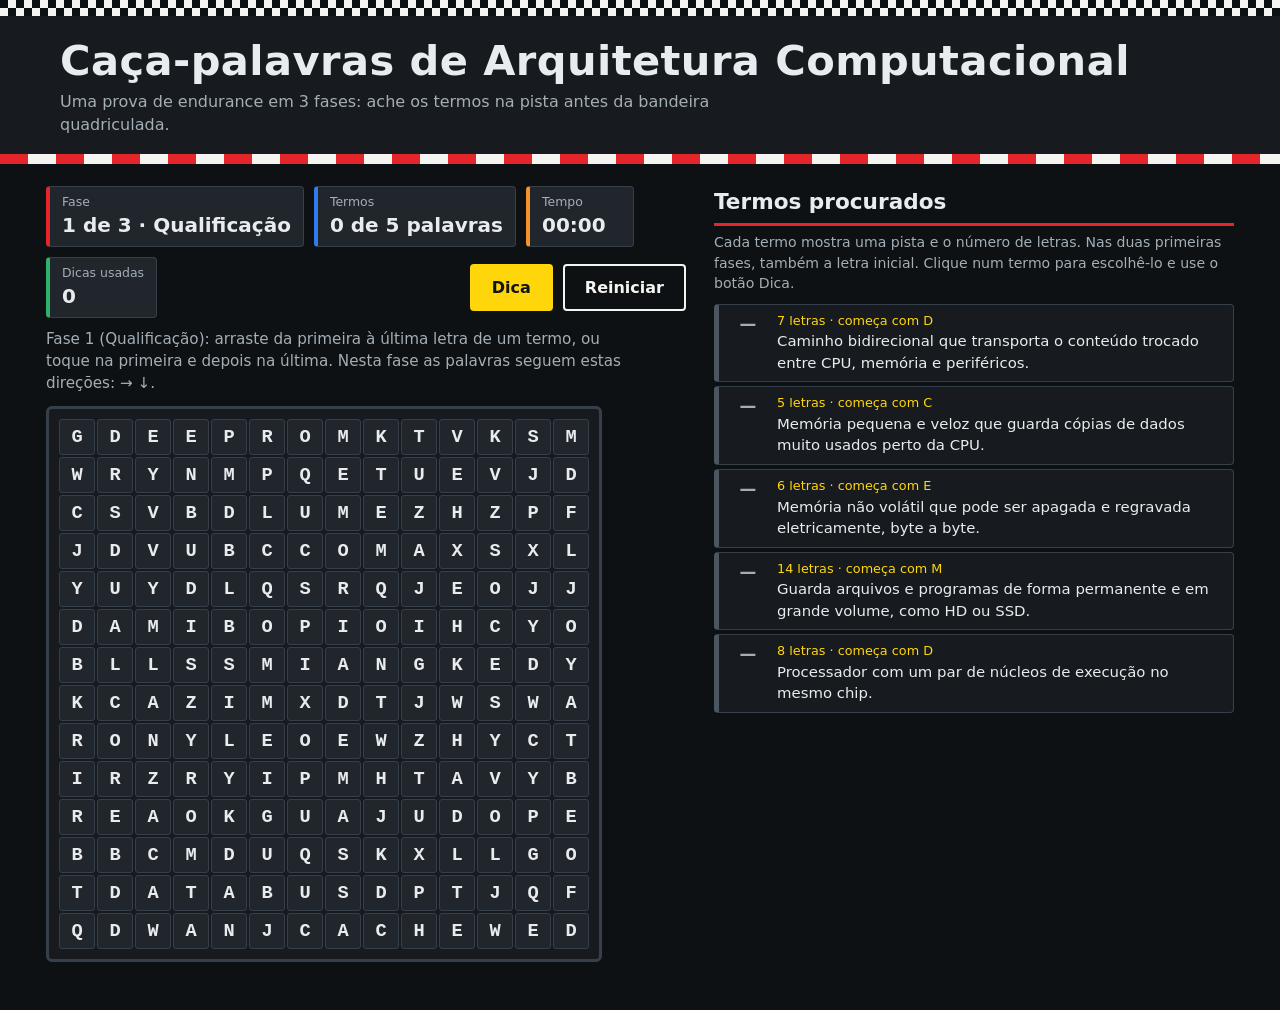
==== files/index.html @ 6d3b060c "jogo completo" ====
<!DOCTYPE html>
<html lang="pt-BR">
<head>
  <meta charset="UTF-8">
  <meta name="viewport" content="width=device-width, initial-scale=1">
  <title>Caça-palavras de Arquitetura Computacional</title>
  <link rel="stylesheet" href="style.css">
</head>
<body>
  <header class="topo">
    <div class="bandeira" aria-hidden="true"></div>
    <div class="topo-conteudo">
      <h1>Caça-palavras de Arquitetura Computacional</h1>
      <p>Uma prova de endurance em 3 fases: ache os termos na pista antes da bandeira quadriculada.</p>
    </div>
    <div class="zebra" aria-hidden="true"></div>
  </header>

  <main class="jogo">
    <section class="painel-grade" aria-label="Tabuleiro">
      <div class="hud">
        <div class="medidor medidor-nivel">
          <span class="medidor-nome">Fase</span>
          <strong id="nivel">1 de 3</strong>
        </div>
        <div class="medidor">
          <span class="medidor-nome">Termos</span>
          <strong id="contador" aria-live="polite">0 de 5 palavras</strong>
        </div>
        <div class="medidor">
          <span class="medidor-nome">Tempo</span>
          <strong id="tempo">00:00</strong>
        </div>
        <div class="medidor">
          <span class="medidor-nome">Dicas usadas</span>
          <strong id="dicas">0</strong>
        </div>
        <div class="botoes">
          <button type="button" id="btn-dica" class="btn btn-dica">Dica</button>
          <button type="button" id="btn-reiniciar" class="btn">Reiniciar</button>
        </div>
      </div>

      <p id="mensagem" class="mensagem" aria-live="polite"></p>

      <div id="final" class="final" hidden>
        <span id="final-texto"></span>
        <button type="button" id="btn-final" class="btn btn-dica"></button>
      </div>

      <div class="grade-rolagem">
        <div id="grade" class="grade" role="group" aria-label="Letras do caça-palavras"></div>
      </div>
    </section>

    <aside class="torre" aria-label="Termos procurados">
      <h2>Termos procurados</h2>
      <p class="torre-ajuda">Cada termo mostra uma pista e o número de letras. Nas duas primeiras fases, também a letra inicial. Clique num termo para escolhê-lo e use o botão Dica.</p>
      <ol id="lista" class="lista"></ol>
    </aside>
  </main>

  <script src="script.js"></script>
</body>
</html>
---- files/style.css ----
:root {
  --asfalto: #0e1113;
  --pista: #171b1f;
  --pista-2: #20262c;
  --borda: #36404a;
  --linha: #f4f4f1;
  --texto: #e8ecee;
  --suave: #a3aeb6;
  --vermelho: #e4262c;
  --azul: #2f7bf0;
  --laranja: #f5922b;
  --verde: #2fb16b;
  --amarelo: #ffd60a;
  --fonte-titulo: "Bahnschrift", "Arial Narrow", "Roboto Condensed", "Segoe UI", system-ui, sans-serif;
}

* { box-sizing: border-box; }

body {
  margin: 0;
  background: var(--asfalto);
  color: var(--texto);
  font-family: "Segoe UI", system-ui, -apple-system, Roboto, Arial, sans-serif;
  line-height: 1.45;
}

/* ---------- topo: bandeira quadriculada + zebra ---------- */
.topo { background: var(--pista); }
.bandeira {
  height: 16px;
  background: repeating-conic-gradient(#f4f4f1 0 25%, #0e1113 0 50%) 0 0 / 16px 16px;
}
.topo-conteudo { padding: 22px 20px 18px; max-width: 1200px; margin: 0 auto; }
.topo h1 {
  margin: 0 0 6px;
  font-family: var(--fonte-titulo);
  font-weight: 700;
  font-size: clamp(1.6rem, 4.4vw, 2.6rem);
  letter-spacing: .01em;
  line-height: 1.1;
}
.topo p { margin: 0; color: var(--suave); max-width: 64ch; }
.zebra {
  height: 10px;
  background: repeating-linear-gradient(90deg, var(--vermelho) 0 28px, var(--linha) 28px 56px);
}

/* ---------- layout ---------- */
.jogo {
  display: flex;
  flex-wrap: wrap;
  gap: 28px;
  align-items: flex-start;
  justify-content: center;
  max-width: 1240px;
  margin: 0 auto;
  padding: 22px 16px 48px;
}
.painel-grade { flex: 0 1 640px; min-width: 0; max-width: 100%; }

/* ---------- painel de instrumentos ---------- */
.hud {
  display: flex;
  flex-wrap: wrap;
  align-items: stretch;
  gap: 10px;
  margin-bottom: 10px;
}
.medidor {
  background: var(--pista-2);
  border: 1px solid var(--borda);
  border-left: 4px solid var(--vermelho);
  border-radius: 4px;
  padding: 6px 12px;
  min-width: 108px;
}
.medidor:nth-child(2) { border-left-color: var(--azul); }
.medidor:nth-child(3) { border-left-color: var(--laranja); }
.medidor:nth-child(4) { border-left-color: var(--verde); }
.medidor-nome { display: block; font-size: .78rem; color: var(--suave); }
.medidor strong {
  font-family: var(--fonte-titulo);
  font-size: 1.25rem;
  font-variant-numeric: tabular-nums;
}
.botoes { display: flex; gap: 10px; margin-left: auto; align-items: center; }
.btn {
  font: inherit;
  font-weight: 700;
  padding: 10px 20px;
  border-radius: 4px;
  border: 2px solid var(--linha);
  background: transparent;
  color: var(--linha);
  cursor: pointer;
}
.btn:hover { background: #ffffff1a; }
.btn-dica { background: var(--amarelo); border-color: var(--amarelo); color: #141414; }
.btn-dica:hover { background: #ffe14d; }
.btn:focus-visible, .linha:focus-visible, .cel:focus-visible { outline: 3px solid var(--amarelo); outline-offset: 2px; }

.mensagem { margin: 0 0 12px; max-width: 62ch; color: var(--suave); font-size: .95rem; min-height: 2.9em; }
.mensagem.destaque { color: var(--texto); }
.mensagem.erro { color: #ff8a80; }
.mensagem.sucesso { color: #7be0a6; font-weight: 600; }

.final {
  display: flex;
  flex-wrap: wrap;
  align-items: center;
  gap: 10px 16px;
  position: relative;
  margin: 0 0 14px;
  padding: 14px 16px 14px 72px;
  background: var(--pista-2);
  border: 2px solid var(--linha);
  border-radius: 4px;
  font-family: var(--fonte-titulo);
  font-size: 1.15rem;
}
.final::before {
  content: "";
  position: absolute;
  inset: 0 auto 0 0;
  width: 56px;
  background: repeating-conic-gradient(#f4f4f1 0 25%, #0e1113 0 50%) 0 0 / 14px 14px;
}
.final[hidden] { display: none; }

/* ---------- grade ---------- */
.grade-rolagem { max-width: 100%; overflow-x: auto; }
.grade {
  display: grid;
  --cel: min(var(--cel-max, 34px), calc((100vw - 56px) / var(--n, 16)));
  grid-template-columns: repeat(var(--n, 16), var(--cel));
  gap: 2px;
  width: max-content;
  padding: 10px;
  background: var(--pista);
  border: 3px solid var(--borda);
  border-radius: 6px;
  touch-action: none;
  user-select: none;
  -webkit-user-select: none;
}
.cel {
  width: var(--cel);
  height: var(--cel);
  padding: 0;
  margin: 0;
  border: 1px solid var(--borda);
  border-radius: 3px;
  background: var(--pista-2);
  color: var(--texto);
  font-family: Consolas, "Courier New", monospace;
  font-weight: 700;
  font-size: calc(var(--cel) * .52);
  cursor: pointer;
}
.cel:hover { border-color: var(--amarelo); }
.cel.previa { background: var(--amarelo); border-color: var(--amarelo); color: #141414; }
.cel.ancora { background: var(--amarelo); border-color: var(--linha); color: #141414; box-shadow: 0 0 0 2px var(--linha); }
.cel.dica { outline: 3px solid var(--amarelo); outline-offset: -3px; background: #4a4208; }
.cel.achada { color: #fff; border-color: transparent; }
.cel.cor-0 { background: var(--vermelho); }
.cel.cor-1 { background: var(--azul); }
.cel.cor-2 { background: var(--laranja); color: #141414; }
.cel.cor-3 { background: var(--verde); color: #08210f; }
.cel.errada { animation: tremer .35s; background: #7a1b1f; border-color: var(--vermelho); }
@keyframes tremer {
  25% { transform: translateX(-2px); }
  75% { transform: translateX(2px); }
}

/* ---------- torre de cronometragem (lista de termos) ---------- */
.torre { flex: 1 1 340px; min-width: 280px; max-width: 520px; }
.torre h2 {
  margin: 0 0 6px;
  font-family: var(--fonte-titulo);
  font-size: 1.35rem;
  padding-bottom: 6px;
  border-bottom: 3px solid var(--vermelho);
}
.torre-ajuda { margin: 0 0 10px; font-size: .88rem; color: var(--suave); }
.lista { list-style: none; margin: 0; padding: 0; display: grid; gap: 4px; }
.linha {
  display: grid;
  grid-template-columns: 38px 1fr;
  gap: 10px;
  align-items: start;
  width: 100%;
  text-align: left;
  font: inherit;
  color: var(--texto);
  background: var(--pista);
  border: 1px solid var(--borda);
  border-left: 5px solid #4b5660;
  border-radius: 4px;
  padding: 7px 10px;
  cursor: pointer;
}
.linha:hover { background: var(--pista-2); }
.linha.sel { border-color: var(--amarelo); background: #2a2a12; }
.pos {
  font-family: var(--fonte-titulo);
  font-weight: 700;
  font-size: 1.05rem;
  text-align: center;
  color: var(--suave);
  font-variant-numeric: tabular-nums;
}
.titulo-termo { display: block; font-size: .8rem; color: var(--amarelo); margin-bottom: 1px; }
.pista-txt { display: block; font-size: .93rem; }
.linha.achada { background: #12231a; }
.linha.achada .titulo-termo { color: var(--texto); font-family: var(--fonte-titulo); font-weight: 700; font-size: 1.05rem; letter-spacing: .03em; }
.linha.achada .pista-txt { color: var(--suave); }
.linha.achada .pos { color: var(--texto); }
.linha.cor-0 { border-left-color: var(--vermelho); }
.linha.cor-1 { border-left-color: var(--azul); }
.linha.cor-2 { border-left-color: var(--laranja); }
.linha.cor-3 { border-left-color: var(--verde); }

@media (prefers-reduced-motion: reduce) {
  .cel.errada { animation: none; }
}
@media (max-width: 700px) {
  .jogo { padding: 16px 8px 40px; }
  .grade { padding: 6px; gap: 1px; --cel: min(var(--cel-max, 34px), calc((100vw - 54px) / var(--n, 16))); }
  .botoes { margin-left: 0; width: 100%; }
  .btn { flex: 1; }
}
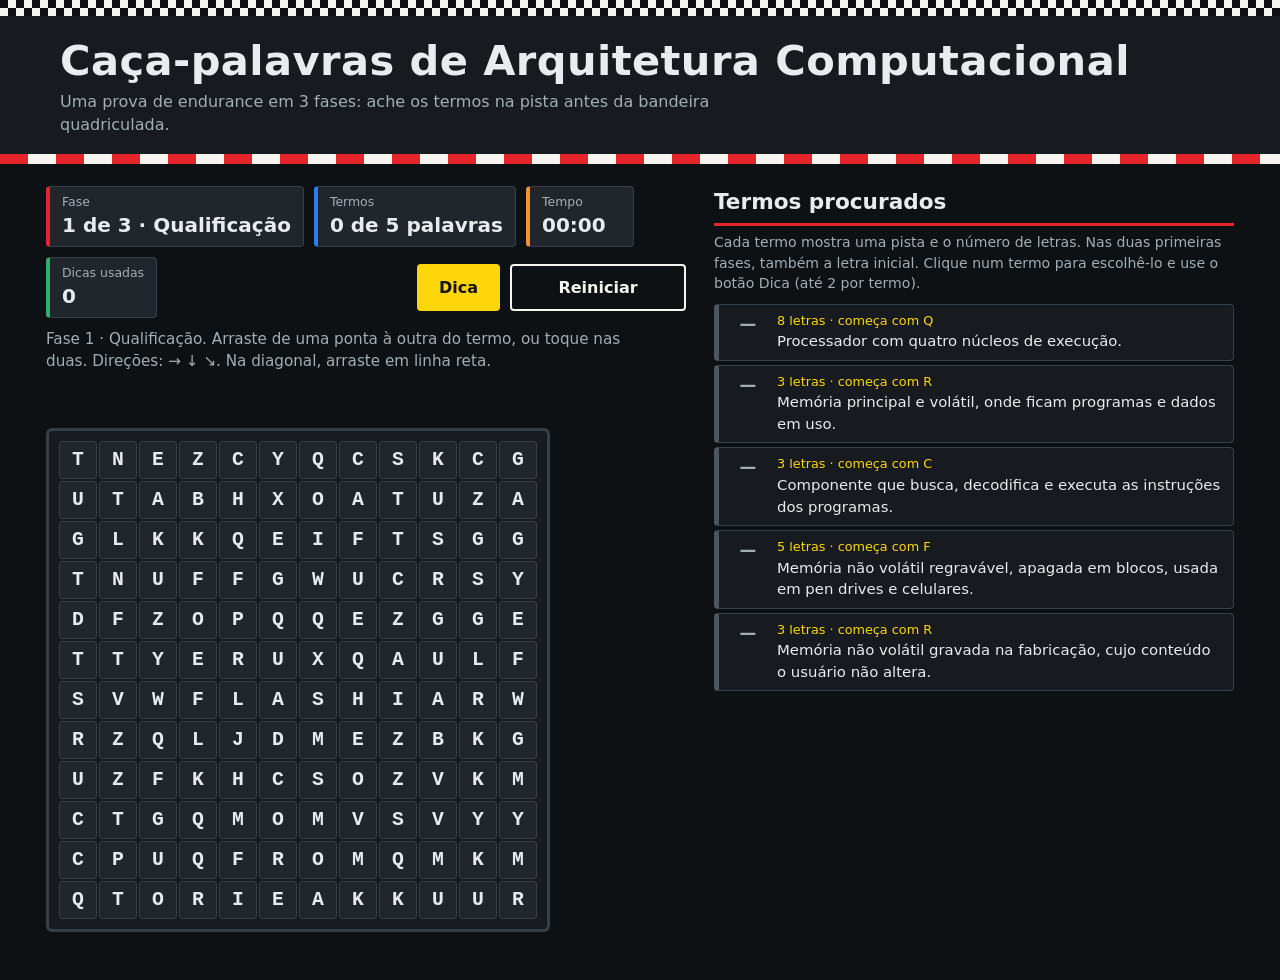
==== commit 7a763b98: "versão finalizada" ====
--- a/files/index.html
+++ b/files/index.html
@@ -37,7 +37,7 @@
         </div>
         <div class="botoes">
           <button type="button" id="btn-dica" class="btn btn-dica">Dica</button>
-          <button type="button" id="btn-reiniciar" class="btn">Reiniciar</button>
+          <button type="button" id="btn-reiniciar" class="btn btn-reiniciar">Reiniciar</button>
         </div>
       </div>
 
@@ -55,7 +55,7 @@
 
     <aside class="torre" aria-label="Termos procurados">
       <h2>Termos procurados</h2>
-      <p class="torre-ajuda">Cada termo mostra uma pista e o número de letras. Nas duas primeiras fases, também a letra inicial. Clique num termo para escolhê-lo e use o botão Dica.</p>
+      <p class="torre-ajuda">Cada termo mostra uma pista e o número de letras. Nas duas primeiras fases, também a letra inicial. Clique num termo para escolhê-lo e use o botão Dica (até 2 por termo).</p>
       <ol id="lista" class="lista"></ol>
     </aside>
   </main>
--- a/files/style.css
+++ b/files/style.css
@@ -95,11 +95,13 @@
   cursor: pointer;
 }
 .btn:hover { background: #ffffff1a; }
+.btn-reiniciar { min-width: 11em; }
 .btn-dica { background: var(--amarelo); border-color: var(--amarelo); color: #141414; }
 .btn-dica:hover { background: #ffe14d; }
 .btn:focus-visible, .linha:focus-visible, .cel:focus-visible { outline: 3px solid var(--amarelo); outline-offset: 2px; }
 
-.mensagem { margin: 0 0 12px; max-width: 62ch; color: var(--suave); font-size: .95rem; min-height: 2.9em; }
+.mensagem { margin: 0 0 12px; max-width: 62ch; color: var(--suave); font-size: .95rem; height: 5.8em;
+  overflow-y: auto; }
 .mensagem.destaque { color: var(--texto); }
 .mensagem.erro { color: #ff8a80; }
 .mensagem.sucesso { color: #7be0a6; font-weight: 600; }
@@ -224,6 +226,7 @@
   .cel.errada { animation: none; }
 }
 @media (max-width: 700px) {
+  .mensagem { height: 7.3em; }
   .jogo { padding: 16px 8px 40px; }
   .grade { padding: 6px; gap: 1px; --cel: min(var(--cel-max, 34px), calc((100vw - 54px) / var(--n, 16))); }
   .botoes { margin-left: 0; width: 100%; }
